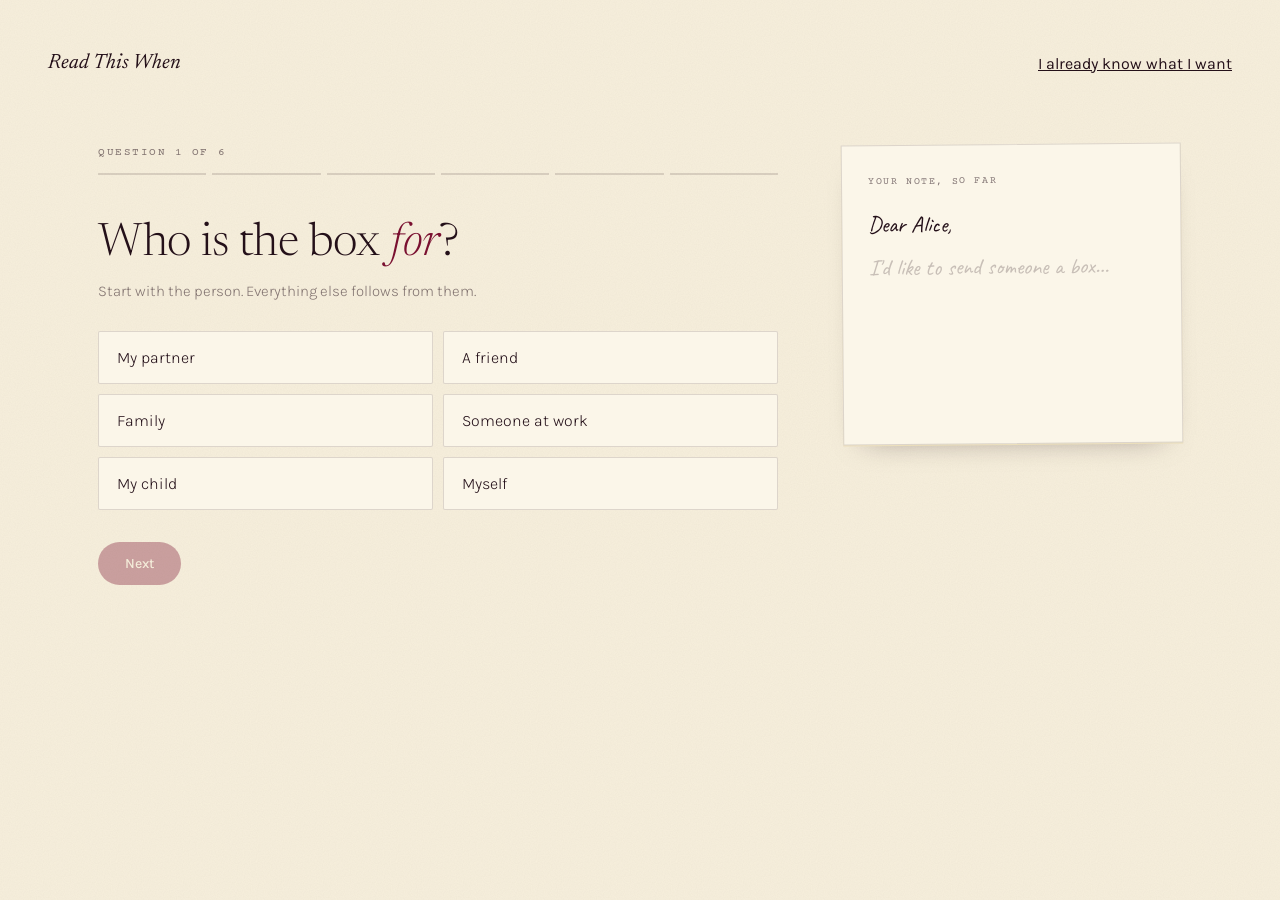
==== start/index.html @ 365e8e4a "Integrate the box-builder prototype as a proper /start page Moves the guided "help me choose" flow o" ====
<!DOCTYPE html>
<html lang="en-GB">
<head>
<meta charset="UTF-8">
<meta name="viewport" content="width=device-width, initial-scale=1">
<title>Start a box: Read This When</title>
<meta name="description" content="Answer a few quick questions and I'll help you choose the right box, or tell me exactly what you already have in mind.">

<meta property="og:title" content="Start a box: Read This When">
<meta property="og:description" content="Answer a few quick questions and I'll help you choose the right box.">
<meta property="og:type" content="website">

<link rel="icon" href="data:image/svg+xml,%3Csvg xmlns='http://www.w3.org/2000/svg' viewBox='0 0 64 64'%3E%3Crect width='64' height='64' rx='10' fill='%2317120E'/%3E%3Ctext x='32' y='42' font-family='Georgia,serif' font-size='26' fill='%23F2E9DC' text-anchor='middle'%3ER%C2%B7T%3C/text%3E%3C/svg%3E">

<link rel="preconnect" href="https://fonts.googleapis.com">
<link rel="preconnect" href="https://fonts.gstatic.com" crossorigin>
<link href="https://fonts.googleapis.com/css2?family=Newsreader:ital,opsz,wght@0,6..72,300..700;1,6..72,300..700&family=Karla:ital,wght@0,300;0,400;0,500;0,600;0,700;1,400&family=Courier+Prime:ital,wght@0,400;0,700;1,400&family=Caveat:wght@400;500;600;700&display=swap" rel="stylesheet">

<link rel="stylesheet" href="/css/style.css">
</head>
<body>

<a class="skip-link" href="#builder-main">Skip to content</a>

<div class="builder-top">
  <a class="logo" href="/">
    <span class="logo__word">Read This When</span>
  </a>
  <a class="btn--text" href="/#start">I already know what I want</a>
</div>

<form class="builder" name="box-builder" method="POST" data-netlify="true" netlify-honeypot="bot-field">
  <input type="hidden" name="form-name" value="box-builder">
  <p class="hp-field" aria-hidden="true">
    <label>Leave this field blank: <input name="bot-field" tabindex="-1" autocomplete="off"></label>
  </p>

  <!-- Netlify Forms detects fields at build time by scanning the static
       HTML, so every field the JS will populate has to exist here from
       the start -- none of these are created dynamically. -->
  <input type="hidden" name="recipient" id="d-recipient">
  <input type="hidden" name="moment" id="d-moment">
  <input type="hidden" name="need" id="d-need">
  <input type="hidden" name="reader" id="d-reader">
  <input type="hidden" name="tier" id="d-tier">
  <input type="hidden" name="timing" id="d-timing">
  <input type="hidden" name="note-summary" id="d-summary">

  <div class="builder__main" id="builder-main">

    <div class="progress">
      <div class="progress__label" id="pLabel">Question 1 of 6</div>
      <div class="progress__track" id="pTrack"></div>
    </div>

    <!-- 1 -->
    <section class="step is-active" data-step="0">
      <h2 class="step__q">Who is the box <em>for</em>?</h2>
      <p class="step__hint">Start with the person. Everything else follows from them.</p>
      <div class="opts opts--two" data-key="recipient">
        <button type="button" class="opt" aria-pressed="false" data-v="my partner" data-note="a box for my partner">My partner</button>
        <button type="button" class="opt" aria-pressed="false" data-v="a friend" data-note="a box for a friend">A friend</button>
        <button type="button" class="opt" aria-pressed="false" data-v="family" data-note="a box for someone in my family">Family</button>
        <button type="button" class="opt" aria-pressed="false" data-v="someone at work" data-note="a box for someone I work with">Someone at work</button>
        <button type="button" class="opt" aria-pressed="false" data-v="my child" data-note="a box for my child">My child</button>
        <button type="button" class="opt" aria-pressed="false" data-v="myself" data-note="a box for myself">Myself</button>
      </div>
      <div class="nav"><button type="button" class="btn btn--go" data-next disabled>Next</button></div>
    </section>

    <!-- 2 -->
    <section class="step" data-step="1">
      <h2 class="step__q">What's the <em>moment</em>?</h2>
      <p class="step__hint">Not the date on the calendar. The thing they're actually in.</p>
      <div class="opts" data-key="moment">
        <button type="button" class="opt" aria-pressed="false" data-v="a new baby arrives" data-note="A new baby has arrived.">A new baby arrives</button>
        <button type="button" class="opt" aria-pressed="false" data-v="a big birthday lands" data-note="A big birthday is landing.">A big birthday lands</button>
        <button type="button" class="opt" aria-pressed="false" data-v="a chapter ends" data-note="A chapter is ending.">A chapter ends</button>
        <button type="button" class="opt" aria-pressed="false" data-v="a heart is breaking" data-note="A heart is breaking.">A heart is breaking</button>
        <button type="button" class="opt" aria-pressed="false" data-v="a fresh start begins" data-note="A fresh start is beginning.">A fresh start begins</button>
        <button type="button" class="opt" aria-pressed="false" data-v="someone needs to feel seen" data-note="They need to feel seen.">Someone needs to feel seen</button>
      </div>
      <div class="nav">
        <button type="button" class="btn btn--go" data-next disabled>Next</button>
        <button type="button" class="btn btn--ghost" data-back>Back</button>
      </div>
    </section>

    <!-- 3 -->
    <section class="step" data-step="2">
      <h2 class="step__q">What do they need <em>right now</em>?</h2>
      <p class="step__hint">If you're not sure, pick the one you'd want in their place.</p>
      <div class="opts opts--two" data-key="need">
        <button type="button" class="opt" aria-pressed="false" data-v="comfort" data-note="Mostly they need comfort.">Comfort</button>
        <button type="button" class="opt" aria-pressed="false" data-v="escape" data-note="Mostly they need somewhere else to be.">Somewhere else to be</button>
        <button type="button" class="opt" aria-pressed="false" data-v="to feel understood" data-note="Mostly they need to feel understood.">To feel understood</button>
        <button type="button" class="opt" aria-pressed="false" data-v="a laugh" data-note="Mostly they need a laugh.">A laugh</button>
        <button type="button" class="opt" aria-pressed="false" data-v="courage" data-note="Mostly they need some courage.">Courage</button>
        <button type="button" class="opt" aria-pressed="false" data-v="quiet" data-note="Mostly they need something quiet.">Something quiet</button>
      </div>
      <div class="nav">
        <button type="button" class="btn btn--go" data-next disabled>Next</button>
        <button type="button" class="btn btn--ghost" data-back>Back</button>
      </div>
    </section>

    <!-- 4 -->
    <section class="step" data-step="3">
      <h2 class="step__q">How do they <em>read</em>?</h2>
      <p class="step__hint">This changes what lands. "No idea" is a perfectly good answer.</p>
      <div class="opts" data-key="reader">
        <button type="button" class="opt" aria-pressed="false" data-v="devours everything" data-note="They read constantly.">They devour everything</button>
        <button type="button" class="opt" aria-pressed="false" data-v="reads slowly" data-note="They read slowly, a few pages at a time.">They read slowly, a few pages at a time</button>
        <button type="button" class="opt" aria-pressed="false" data-v="out of the habit" data-note="They've fallen out of the habit.">They've fallen out of the habit</button>
        <button type="button" class="opt" aria-pressed="false" data-v="true stories only" data-note="They only really read true stories.">Only true stories</button>
        <button type="button" class="opt" aria-pressed="false" data-v="no idea" data-note="I honestly don't know what they read.">I honestly don't know</button>
      </div>
      <div class="nav">
        <button type="button" class="btn btn--go" data-next disabled>Next</button>
        <button type="button" class="btn btn--ghost" data-back>Back</button>
      </div>
    </section>

    <!-- 5 -->
    <section class="step" data-step="4">
      <h2 class="step__q">How much should <em>I</em> do?</h2>
      <p class="step__hint">Every box is hand-picked. This is about how far I go.</p>
      <div class="opts" data-key="tier">
        <button type="button" class="opt" aria-pressed="false" data-v="Curated Collection" data-note="I'd like the Curated Collection.">
          <span class="opt__t">Curated Collection</span>
          <span class="opt__sub">Pick a moment, I'll choose from my own shelves. Handwritten note with each book.</span>
          <span class="opt__price">£89 / 3 books</span>
        </button>
        <button type="button" class="opt" aria-pressed="false" data-v="Chosen for Them" data-note="I'd like you to choose for them.">
          <span class="opt__t">Chosen for Them</span>
          <span class="opt__sub">Tell me about the person too, and I'll tailor every pick, with notes in your words.</span>
          <span class="opt__price">£130 / 3 books</span>
        </button>
        <button type="button" class="opt" aria-pressed="false" data-v="Entirely Bespoke" data-note="I'd like something entirely bespoke.">
          <span class="opt__t">Entirely Bespoke</span>
          <span class="opt__sub">A full brief and reading history. Hand-selected, never repeated.</span>
          <span class="opt__price">from £180</span>
        </button>
        <button type="button" class="opt" aria-pressed="false" data-v="not sure yet" data-note="I'm not sure which option yet.">
          <span class="opt__t">I'm not sure yet</span>
          <span class="opt__sub">Tell me what you're thinking and I'll suggest one.</span>
        </button>
      </div>
      <div class="nav">
        <button type="button" class="btn btn--go" data-next disabled>Next</button>
        <button type="button" class="btn btn--ghost" data-back>Back</button>
      </div>
    </section>

    <!-- 6 -->
    <section class="step" data-step="5">
      <h2 class="step__q">When should it <em>land</em>?</h2>
      <p class="step__hint">Boxes are labelled for the moment they're meant to be opened.</p>
      <div class="opts opts--two" data-key="timing">
        <button type="button" class="opt" aria-pressed="false" data-v="as soon as possible" data-note="It should land as soon as possible.">As soon as possible</button>
        <button type="button" class="opt" aria-pressed="false" data-v="within a fortnight" data-note="It should land within a fortnight.">Within a fortnight</button>
        <button type="button" class="opt" aria-pressed="false" data-v="a specific date" data-note="It needs to land on a particular date.">There's a date it must hit</button>
        <button type="button" class="opt" aria-pressed="false" data-v="no rush" data-note="There's no rush.">No rush at all</button>
      </div>
      <div class="nav">
        <button type="button" class="btn btn--go" data-next disabled>Next</button>
        <button type="button" class="btn btn--ghost" data-back>Back</button>
      </div>
    </section>

    <!-- details -->
    <section class="step" data-step="6">
      <h2 class="step__q">Where do I <em>send</em> it?</h2>
      <p class="step__hint">Last bit. Anything you add here goes straight to me with your note.</p>
      <div class="grid2">
        <div class="field">
          <label for="f-name">Your name</label>
          <input id="f-name" name="name" type="text" autocomplete="name" required>
        </div>
        <div class="field">
          <label for="f-email">Your email</label>
          <input id="f-email" name="email" type="email" autocomplete="email" required>
        </div>
      </div>
      <div class="field">
        <label for="f-more">Anything else I should know</label>
        <textarea id="f-more" name="message" placeholder="A date, a book they loved, something they'd hate. Whatever helps."></textarea>
      </div>
      <div class="nav">
        <button type="submit" class="btn btn--go">Send this to Alice</button>
        <button type="button" class="btn btn--ghost" data-back>Back</button>
      </div>
    </section>

    <div class="done" id="done">
      <div class="done__seal">RW</div>
      <h2>Sealed and sent.</h2>
      <p>I'll be in touch shortly. x</p>
    </div>

  </div>

  <aside class="note" aria-live="polite">
    <div class="note__paper">
      <div class="note__cap">Your note, so far</div>
      <div class="note__body" id="noteBody">
        <p>Dear Alice,</p>
        <p class="note__ph" id="notePh">I'd like to send someone a box&hellip;</p>
      </div>
      <div class="note__sign" id="noteSign" hidden>&mdash; with thanks</div>
    </div>
  </aside>

</form>

<script src="/js/box-builder.js"></script>
</body>
</html>
---- css/style.css ----
/* ---------------------------------------------------
   Read This When: bespoke book boxes
   Literary stationer aesthetic: wax seals, deckle edges,
   library date-stamps, bookplate flourishes.
   --------------------------------------------------- */

:root {
  --cream: #f7f0dc;
  --cream-deep: #ecdfbb;
  --cream-card: #fbf6e9;

  --ink: #241019;
  --ink-soft: #453640;
  --ink-faint: rgba(36, 16, 25, 0.55);

  --burgundy: #7a1030;
  --burgundy-dark: #58091f;
  --dark-surface: #430a1c;
  --dark-surface-2: #5c1229;

  --lilac: #c9cbdf;
  --lilac-deep: #8285b3;
  --lilac-soft: #e7e7f1;

  --line: rgba(36, 16, 25, 0.14);
  --line-on-dark: rgba(247, 240, 220, 0.2);

  --font-display: "Newsreader", Georgia, "Times New Roman", serif;
  --font-body: "Karla", system-ui, -apple-system, "Segoe UI", sans-serif;
  --font-mono: "Courier Prime", "Courier New", monospace;
  --font-hand: "Caveat", cursive;

  --wrap: 1440px;
  --gutter: clamp(20px, 5vw, 72px);

  --accent-lg: clamp(220px, 22vw, 380px);
  --accent-sm: clamp(140px, 14vw, 220px);

  --ease: cubic-bezier(0.22, 1, 0.36, 1);
  --underline: url("data:image/svg+xml,%3Csvg xmlns='http://www.w3.org/2000/svg' viewBox='0 0 100 8' preserveAspectRatio='none'%3E%3Cpath d='M0,4 Q10,0 20,4 T40,4 T60,4 T80,4 T100,4' fill='none' stroke='%237A1030' stroke-width='2.4' stroke-linecap='round'/%3E%3C/svg%3E");
  --underline-cream: url("data:image/svg+xml,%3Csvg xmlns='http://www.w3.org/2000/svg' viewBox='0 0 100 8' preserveAspectRatio='none'%3E%3Cpath d='M0,4 Q10,0 20,4 T40,4 T60,4 T80,4 T100,4' fill='none' stroke='%23C9CBDF' stroke-width='2.4' stroke-linecap='round'/%3E%3C/svg%3E");
}

* {
  box-sizing: border-box;
}

html {
  scrollbar-color: var(--burgundy) var(--cream);
  scrollbar-width: thin;
}

::-webkit-scrollbar {
  width: 12px;
}
::-webkit-scrollbar-track {
  background: var(--cream);
}
::-webkit-scrollbar-thumb {
  background: var(--burgundy);
  border-radius: 999px;
  border: 3px solid var(--cream);
}

body {
  margin: 0;
  background: var(--cream);
  color: var(--ink);
  font-family: var(--font-body);
  font-size: 16px;
  line-height: 1.55;
  -webkit-font-smoothing: antialiased;
  /* faint paper grain */
  background-image: url("data:image/svg+xml,%3Csvg xmlns='http://www.w3.org/2000/svg' width='140' height='140'%3E%3Cfilter id='n'%3E%3CfeTurbulence type='fractalNoise' baseFrequency='0.85' numOctaves='2' stitchTiles='stitch'/%3E%3CfeColorMatrix type='matrix' values='0 0 0 0 0.14  0 0 0 0 0.06  0 0 0 0 0.1  0 0 0 0.045 0'/%3E%3C/filter%3E%3Crect width='140' height='140' filter='url(%23n)'/%3E%3C/svg%3E");
}

img {
  max-width: 100%;
  display: block;
}

a {
  color: inherit;
}

.wrap {
  max-width: var(--wrap);
  margin-inline: auto;
  padding-inline: var(--gutter);
}

.sr-only {
  position: absolute;
  width: 1px;
  height: 1px;
  padding: 0;
  margin: -1px;
  overflow: hidden;
  clip: rect(0, 0, 0, 0);
  white-space: nowrap;
  border: 0;
}

.skip-link {
  position: absolute;
  left: 1rem;
  top: -3rem;
  background: var(--dark-surface);
  color: var(--cream);
  padding: 0.6em 1em;
  border-radius: 3px;
  font-size: 0.85rem;
  transition: top 0.2s var(--ease);
  z-index: 400;
}
.skip-link:focus {
  top: 1rem;
}

em {
  font-style: italic;
}

/* ---------------- Wax seal ---------------- */

.wax-seal {
  --size: 60px;
  width: var(--size);
  height: var(--size);
  border-radius: 46% 54% 55% 45% / 55% 45% 55% 45%;
  background: radial-gradient(
    circle at 32% 26%,
    #a01c44,
    var(--burgundy) 55%,
    var(--burgundy-dark) 100%
  );
  display: flex;
  align-items: center;
  justify-content: center;
  box-shadow: 0 4px 10px rgba(36, 16, 25, 0.4), inset 0 -4px 6px rgba(0, 0, 0, 0.28),
    inset 0 2px 4px rgba(255, 255, 255, 0.18);
  position: relative;
  flex-shrink: 0;
}
.wax-seal::before {
  content: "";
  position: absolute;
  inset: 6px;
  border-radius: inherit;
  border: 1px dashed rgba(247, 240, 220, 0.4);
}
.wax-seal span {
  font-family: var(--font-display);
  font-style: italic;
  font-size: calc(var(--size) * 0.32);
  color: var(--cream);
  transform: translateY(-1px);
}

/* ---------------- Flourish divider ---------------- */

.flourish {
  display: flex;
  align-items: center;
  justify-content: center;
  gap: 0.9em;
  color: var(--burgundy);
  opacity: 0.55;
  margin: 0 0 2.4rem;
}
.flourish::before,
.flourish::after {
  content: "";
  width: 46px;
  height: 1px;
  background: currentColor;
}
.flourish__mark {
  width: 6px;
  height: 6px;
  background: currentColor;
  transform: rotate(45deg);
  display: inline-block;
}
.flourish--dark {
  color: var(--lilac);
}
.hero > .flourish {
  margin-top: clamp(2.5rem, 5vw, 3.5rem);
}

/* ---------------- Buttons ---------------- */

.btn {
  position: relative;
  display: inline-flex;
  align-items: center;
  justify-content: center;
  gap: 0.5em;
  padding: 0.95em 1.7em;
  border-radius: 999px;
  font-family: var(--font-body);
  font-weight: 600;
  font-size: 0.95rem;
  text-decoration: none;
  border: 1.5px solid transparent;
  cursor: pointer;
  transition: transform 0.2s var(--ease), background-color 0.2s var(--ease),
    color 0.2s var(--ease), border-color 0.2s var(--ease);
}
.btn:active {
  transform: scale(0.95) rotate(-1deg);
}
.btn.is-stamping::after {
  content: "";
  position: absolute;
  inset: -7px;
  border: 2px solid var(--burgundy);
  border-radius: inherit;
  animation: stampRing 0.5s ease-out forwards;
  pointer-events: none;
}
@keyframes stampRing {
  from {
    transform: scale(0.75);
    opacity: 0.85;
  }
  to {
    transform: scale(1.18);
    opacity: 0;
  }
}

.btn--seal {
  background: var(--burgundy);
  color: var(--cream);
}
.btn--seal:hover {
  background: var(--burgundy-dark);
}

.btn--dark {
  background: var(--dark-surface);
  color: var(--cream);
}
.btn--dark:hover {
  background: var(--burgundy);
}

.btn--outline {
  background: transparent;
  color: var(--ink);
  border-color: currentColor;
}
.btn--outline:hover {
  background: var(--ink);
  color: var(--cream);
}
.hero .btn--outline {
  color: var(--cream);
  border-color: rgba(247, 240, 220, 0.7);
  text-shadow: 0 1px 2px rgba(23, 13, 8, 0.6);
}
.hero .btn--outline:hover {
  background: var(--cream);
  color: var(--ink);
  text-shadow: none;
}

.btn--outline-block {
  width: 100%;
  background: transparent;
  color: var(--ink);
  border-color: var(--ink);
  border-radius: 999px;
  text-transform: uppercase;
  letter-spacing: 0.08em;
  font-family: var(--font-mono);
  font-size: 0.78rem;
}
.btn--outline-block:hover {
  background: var(--ink);
  color: var(--cream);
}

/* ---------------- Hand-drawn underline links ---------------- */

.ink-link {
  text-decoration: none;
  background-image: var(--underline);
  background-repeat: no-repeat;
  background-position: 0 100%;
  background-size: 0% 6px;
  transition: background-size 0.35s var(--ease), color 0.2s;
  padding-bottom: 0.15em;
}
.ink-link:hover,
.ink-link:focus-visible {
  background-size: 100% 6px;
}
.ink-link--dark {
  background-image: var(--underline-cream);
}

/* ---------------- Type helpers ---------------- */

.eyebrow {
  text-transform: uppercase;
  letter-spacing: 0.14em;
  font-family: var(--font-mono);
  font-size: 0.74rem;
  font-weight: 700;
  color: var(--burgundy);
  margin: 0 0 1.4em;
}
.eyebrow--dark {
  color: var(--lilac);
}

.section-title {
  font-family: var(--font-display);
  font-weight: 400;
  font-size: clamp(2.2rem, 5vw, 3.6rem);
  line-height: 1.05;
  margin: 0 0 2.2rem;
}
.section-title em {
  color: var(--burgundy);
  font-style: normal;
}

/* ---------------- Header ---------------- */

.site-header {
  position: fixed;
  top: 0;
  left: 0;
  right: 0;
  z-index: 100;
  background: transparent;
  border-bottom: 1px solid transparent;
  transition: background-color 0.35s ease, border-color 0.35s ease;
}
.site-header--scrolled {
  background: var(--cream);
  border-bottom-color: var(--line);
}
.site-header__inner {
  display: flex;
  align-items: center;
  gap: 1.6rem;
  padding-block: 0.85rem;
  position: relative;
}

.logo {
  display: inline-flex;
  align-items: center;
  gap: 0.75em;
  text-decoration: none;
  color: var(--cream);
  text-shadow: 0 1px 3px rgba(15, 8, 5, 0.9), 0 1px 2px rgba(15, 8, 5, 0.85),
    0 2px 14px rgba(15, 8, 5, 0.55);
  margin-right: auto;
  transition: color 0.35s ease, text-shadow 0.35s ease;
}
.site-header--scrolled .logo {
  color: var(--ink);
  text-shadow: none;
}
.logo__word {
  font-family: var(--font-display);
  font-style: italic;
  font-size: 1.5rem;
}

.nav-panel {
  display: flex;
  align-items: center;
  gap: 2rem;
  margin-left: auto;
}
.nav {
  display: flex;
  gap: 1.8rem;
}
.nav a {
  text-decoration: none;
  font-size: 0.82rem;
  font-weight: 600;
  text-transform: uppercase;
  letter-spacing: 0.07em;
  color: var(--cream);
  text-shadow: 0 1px 3px rgba(15, 8, 5, 0.9), 0 1px 2px rgba(15, 8, 5, 0.85),
    0 2px 12px rgba(15, 8, 5, 0.55);
  transition: color 0.2s, text-shadow 0.35s ease;
  padding-bottom: 0.2em;
}
.nav a:hover {
  color: var(--lilac);
}
.site-header--scrolled .nav a {
  color: var(--ink-soft);
  text-shadow: none;
}
.site-header--scrolled .nav a:hover {
  color: var(--burgundy);
}

.nav-cta {
  padding: 0.7em 1.4em;
  font-size: 0.85rem;
}

.nav-toggle {
  display: none;
  flex-direction: column;
  justify-content: center;
  gap: 5px;
  width: 40px;
  height: 40px;
  background: transparent;
  border: 1px solid rgba(247, 240, 220, 0.5);
  border-radius: 8px;
  cursor: pointer;
  transition: border-color 0.35s ease;
}
.site-header--scrolled .nav-toggle {
  border-color: var(--line);
}
.nav-toggle__bar {
  display: block;
  height: 2px;
  width: 18px;
  margin-inline: auto;
  background: var(--cream);
  transition: transform 0.25s var(--ease), opacity 0.2s, background-color 0.35s ease;
}
.site-header--scrolled .nav-toggle__bar {
  background: var(--ink);
}
.nav-toggle[aria-expanded="true"] .nav-toggle__bar:nth-child(2) {
  transform: translateY(7px) rotate(45deg);
}
.nav-toggle[aria-expanded="true"] .nav-toggle__bar:nth-child(3) {
  opacity: 0;
}
.nav-toggle[aria-expanded="true"] .nav-toggle__bar:nth-child(4) {
  transform: translateY(-7px) rotate(-45deg);
}

/* ---------------- Hero ---------------- */

.hero {
  position: relative;
  padding-bottom: clamp(3rem, 6vw, 4.5rem);
}

.hero__media {
  position: relative;
  width: 100%;
  height: 100vh;
  height: 100svh;
  min-height: 560px;
  overflow: hidden;
  background: var(--dark-surface);
}
.hero__media-img {
  position: absolute;
  inset: 0;
  width: 100%;
  height: 100%;
  object-fit: cover;
  object-position: 60% center;
  display: block;
}
.hero__media::after {
  content: "";
  position: absolute;
  inset: 0;
  z-index: 2;
  background: linear-gradient(
    100deg,
    rgba(15, 8, 5, 0.64) 0%,
    rgba(15, 8, 5, 0.52) 20%,
    rgba(15, 8, 5, 0.3) 40%,
    rgba(15, 8, 5, 0.1) 58%,
    transparent 72%
  );
  pointer-events: none;
}

.hero__inner {
  position: absolute;
  inset: 0;
  z-index: 3;
  display: flex;
  align-items: center;
}
.hero__copy {
  width: min(420px, 34vw);
}
.hero__title.hero__title--dark {
  color: var(--cream);
  text-shadow: 0 2px 4px rgba(15, 8, 5, 0.9), 0 1px 2px rgba(15, 8, 5, 0.9),
    0 4px 28px rgba(15, 8, 5, 0.65);
}
.hero__title.hero__title--dark em {
  color: #e8a06c;
  font-style: normal;
  text-shadow: 0 2px 4px rgba(15, 8, 5, 0.9), 0 1px 2px rgba(15, 8, 5, 0.9),
    0 4px 28px rgba(15, 8, 5, 0.65);
}

.hero__title {
  font-family: var(--font-display);
  font-weight: 400;
  font-size: clamp(1.9rem, 2.8vw, 2.6rem);
  line-height: 1.16;
  margin: 0 0 1.4rem;
}
.hero__title em {
  color: var(--burgundy);
  font-style: normal;
}

.hero__lede {
  font-family: var(--font-display);
  font-size: clamp(1.15rem, 1.7vw, 1.4rem);
  color: var(--cream);
  text-shadow: 0 1px 3px rgba(15, 8, 5, 0.9), 0 1px 2px rgba(15, 8, 5, 0.85),
    0 3px 20px rgba(15, 8, 5, 0.6);
  max-width: 62ch;
  margin: 0 0 2.6rem;
}

.hero__copy .eyebrow--dark {
  color: var(--cream);
  font-weight: 800;
  font-size: 0.86rem;
  letter-spacing: 0.18em;
  text-shadow: 0 1px 3px rgba(15, 8, 5, 0.9), 0 1px 2px rgba(15, 8, 5, 0.85),
    0 2px 14px rgba(15, 8, 5, 0.6);
  margin-bottom: 1.8em;
}

.hero__actions {
  display: flex;
  flex-wrap: wrap;
  gap: 1.2rem;
}
.hero__actions .btn {
  padding: 1.1em 2em;
  font-size: 1.02rem;
}

@media (max-width: 900px) {
  .hero__media {
    height: 92vh;
    height: 92svh;
  }
  .hero__inner {
    position: static;
    display: block;
  }
  .hero__copy {
    width: auto;
    margin-top: -1rem;
    margin-left: 0;
    padding: clamp(2.5rem, 12vw, 5rem) 0 0;
    background: none;
  }
  /* Copy stacks below the image onto the cream page background here,
     rather than overlaying it, so it needs dark ink text, not light. */
  .hero__title.hero__title--dark {
    color: var(--ink);
    text-shadow: none;
  }
  .hero__title.hero__title--dark em {
    color: var(--burgundy);
  }
  .hero__lede {
    color: var(--ink-soft);
    text-shadow: none;
  }
  .hero__copy .eyebrow--dark {
    color: var(--burgundy);
    text-shadow: none;
  }
  .hero .btn--outline {
    color: var(--ink);
    border-color: currentColor;
    text-shadow: none;
  }
  .hero .btn--outline:hover {
    background: var(--ink);
    color: var(--cream);
  }
}

.hero__strapline {
  margin-top: clamp(3rem, 7vw, 5rem);
  padding-top: 0.5rem;
  text-align: center;
  font-family: var(--font-display);
  font-style: italic;
  font-size: clamp(1.1rem, 2.2vw, 1.4rem);
  color: var(--ink-soft);
}

/* ---------------- Chapters (continuous flow, no hard cuts) ---------------- */

.chapter {
  padding-block: clamp(4rem, 9vw, 8rem);
}

.chapter__art {
  aspect-ratio: 4 / 5;
  position: relative;
  overflow: hidden;
  margin: 2rem 0;
}
.chapter__art--portrait {
  transform: rotate(-1deg);
  box-shadow: 0 18px 34px -22px rgba(36, 16, 25, 0.35);
}
.chapter__art--quote {
  aspect-ratio: auto;
  overflow: visible;
  background: var(--dark-surface);
  color: var(--cream);
  display: flex;
  align-items: center;
  padding: clamp(2rem, 5vw, 3rem);
  border: none;
  cursor: default;
}
.chapter__art--quote::before {
  content: "\201C";
  position: absolute;
  top: 0.4rem;
  left: 1rem;
  font-family: var(--font-display);
  font-size: 6rem;
  line-height: 1;
  color: var(--burgundy);
  opacity: 0.55;
}
.chapter__art--quote p {
  position: relative;
  font-family: var(--font-display);
  font-style: italic;
  font-size: clamp(1.3rem, 2.6vw, 1.7rem);
  line-height: 1.42;
  margin: 0;
}

/* ---------------- Every box begins with a moment ---------------- */

.band__inner {
  display: grid;
  grid-template-columns: 0.85fr 1.15fr;
  gap: clamp(2rem, 6vw, 4.5rem);
  align-items: start;
}

.moments-sprig {
  display: none;
  pointer-events: none;
}

@media (min-width: 1024px) {
  .band__inner {
    position: relative;
    padding-left: calc(var(--accent-sm) + 30px);
  }
  .moments-sprig {
    display: block;
    position: absolute;
    top: 0.2rem;
    left: 0;
    width: var(--accent-sm);
    height: auto;
  }
}

.band__title {
  font-family: var(--font-display);
  font-weight: 400;
  font-size: clamp(2.2rem, 4.6vw, 3.4rem);
  line-height: 1.05;
  margin: 0 0 1rem;
}
.band__title em {
  color: var(--burgundy);
  font-style: normal;
}

.band__closer {
  font-family: var(--font-display);
  font-size: 1.25rem;
  color: var(--ink-soft);
  margin: 1.5rem 0 0;
}

/* Table of contents */

.toc {
  list-style: none;
  margin: 0;
  padding: 0;
  counter-reset: toc;
}
.toc__link {
  display: flex;
  align-items: center;
  gap: 0.7em;
  padding: 1.15em 0;
  border-bottom: 1px dashed var(--line);
  text-decoration: none;
  color: inherit;
  transition: padding-left 0.3s var(--ease), color 0.2s;
}
.toc__link:hover,
.toc__link:focus-visible {
  padding-left: 0.6em;
  color: var(--burgundy);
}
.toc__link:hover .toc__leader,
.toc__link:focus-visible .toc__leader {
  border-bottom-color: rgba(122, 16, 48, 0.4);
}
.toc__link:hover .toc__tag,
.toc__link:focus-visible .toc__tag {
  color: var(--burgundy);
  opacity: 1;
}
.toc__num {
  font-family: var(--font-mono);
  font-size: 0.82rem;
  color: var(--burgundy);
  flex-shrink: 0;
}
.toc__title {
  font-family: var(--font-display);
  font-size: clamp(1.2rem, 2.4vw, 1.5rem);
  white-space: nowrap;
  flex-shrink: 0;
}
.toc__leader {
  flex: 1;
  min-width: 24px;
  border-bottom: 1px dotted rgba(36, 16, 25, 0.25);
  transition: border-bottom-color 0.3s var(--ease);
}
.toc__tag {
  font-family: var(--font-mono);
  font-size: 0.75rem;
  text-transform: uppercase;
  letter-spacing: 0.09em;
  color: rgba(36, 16, 25, 0.7);
  transition: color 0.2s, opacity 0.2s;
  flex-shrink: 0;
  white-space: nowrap;
}

/* ---------------- Alice ---------------- */

.alice__inner {
  display: grid;
  grid-template-columns: 0.8fr 1.2fr;
  gap: clamp(2rem, 6vw, 5rem);
  align-items: center;
}

.alice__title {
  font-family: var(--font-display);
  font-weight: 400;
  font-size: clamp(2.2rem, 5vw, 3.4rem);
  margin: 0 0 1.3rem;
}

.alice__lede {
  font-family: var(--font-display);
  color: var(--ink-soft);
  font-size: 1.1rem;
  max-width: 60ch;
  margin: 0 0 2rem;
}

.alice-vignette {
  display: none;
  pointer-events: none;
}

@media (min-width: 1024px) {
  .alice__inner {
    position: relative;
    padding-right: calc(var(--accent-lg) + 40px);
  }
  .alice-vignette {
    display: block;
    position: absolute;
    top: 3rem;
    right: 0;
    width: var(--accent-lg);
    height: auto;
  }
}

/* ---------------- How it works: postal route ---------------- */

.how__inner {
  display: grid;
  grid-template-columns: 0.7fr 1.3fr;
  gap: clamp(2rem, 6vw, 4rem);
  align-items: start;
}

@media (min-width: 981px) {
  .sticky-col {
    position: sticky;
    top: 110px;
  }
}

.process-prose {
  max-width: 52ch;
  font-family: var(--font-display);
  font-size: clamp(1.15rem, 2.2vw, 1.4rem);
  line-height: 1.55;
  color: var(--ink);
}
.process-prose p {
  margin: 0 0 1.2em;
}
.process-prose p:last-child {
  margin-bottom: 0;
}

/* ---------------- Pricing: one explained flow, not tiered cards ---------------- */

.pricing-block {
  margin-top: clamp(3.5rem, 7vw, 5.5rem);
  padding-top: clamp(3.5rem, 7vw, 5.5rem);
  border-top: 1px solid var(--line);
}
.subhead {
  font-family: var(--font-display);
  font-size: clamp(1.3rem, 2.6vw, 1.6rem);
  color: var(--ink-soft);
  max-width: 42ch;
  margin: 0 0 2.5rem;
}
.subhead em {
  color: var(--burgundy);
  font-style: normal;
}

.price-list {
  list-style: none;
  margin: 0;
  padding: 0.5rem 0 0;
  max-width: 640px;
}
.price-list__item {
  padding: 1.8rem 0 1.8rem 1rem;
  margin-left: -1rem;
  border-top: 1px solid var(--line);
  box-shadow: -2px 0 0 transparent;
  transition: box-shadow 0.3s var(--ease), background-color 0.3s var(--ease);
}
.price-list__item:first-child {
  border-top: none;
  padding-top: 0;
}
.price-list__item:hover {
  box-shadow: -2px 0 0 var(--burgundy);
  background-color: rgba(122, 16, 48, 0.035);
}
.price-list__head {
  display: flex;
  justify-content: space-between;
  align-items: baseline;
  gap: 1rem;
  margin-bottom: 0.7rem;
}
.price-list__head h3 {
  font-family: var(--font-display);
  font-style: italic;
  font-size: 1.35rem;
  margin: 0;
}
.price-list__price {
  font-family: var(--font-mono);
  font-size: 0.92rem;
  font-weight: 700;
  margin: 0;
  white-space: nowrap;
}
.price-list__price span {
  font-weight: 400;
  color: var(--ink-faint);
}
.price-list__desc {
  font-family: var(--font-display);
  color: var(--ink-soft);
  font-size: 0.98rem;
  margin: 0 0 1rem;
}

/* ---------------- Decorative accent images (wide-screen only) ---------------- */

.pricing-parcels,
.how-it-works-seal,
.business-plant {
  display: none;
  pointer-events: none;
}

@media (min-width: 1024px) {
  .pricing-block {
    position: relative;
    padding-right: calc(var(--accent-lg) + 40px);
    padding-left: calc(var(--accent-sm) + 40px);
  }
  .pricing-parcels {
    display: block;
    position: absolute;
    top: 0;
    right: 0;
    width: var(--accent-lg);
    height: auto;
  }

  .how__inner {
    position: relative;
    padding-left: calc(var(--accent-sm) + 40px);
  }
  .how-it-works-seal {
    display: block;
    position: absolute;
    top: 0.25rem;
    left: 0;
    width: var(--accent-sm);
    height: auto;
    pointer-events: auto;
    transition: transform 0.4s var(--ease);
  }
  .how-it-works-seal:hover {
    transform: rotate(-5deg) scale(1.06);
  }

  .business-plant {
    display: block;
    position: absolute;
    bottom: 0;
    left: 0;
    width: var(--accent-sm);
    height: auto;
  }
}

/* ---------------- For business (aside note) ---------------- */

.aside-note {
  margin-top: clamp(3rem, 7vw, 5rem);
  padding-top: 1.8rem;
  border-top: 1px solid var(--line);
  display: grid;
  grid-template-columns: 0.35fr 0.65fr;
  gap: clamp(1.5rem, 4vw, 3rem);
  align-items: start;
}
.aside-note__label {
  font-family: var(--font-mono);
  text-transform: uppercase;
  letter-spacing: 0.12em;
  font-size: 0.74rem;
  font-weight: 700;
  color: var(--burgundy);
  margin: 0;
}
.aside-note__text {
  font-family: var(--font-display);
  color: var(--ink-soft);
  font-size: 1.02rem;
  margin: 0 0 0.9rem;
}

/* ---------------- Closer / contact ---------------- */

.chapter--closing {
  padding-top: 0;
  text-align: center;
}

.closer-pen {
  display: none;
  pointer-events: none;
}

@media (min-width: 1024px) {
  .closer__inner {
    position: relative;
    padding-right: calc(clamp(260px, 20vw, 380px) + 40px);
  }
  .closer-pen {
    display: block;
    position: absolute;
    top: 2rem;
    right: 0;
    width: clamp(260px, 20vw, 380px);
    height: auto;
  }
}
.closer__title {
  font-family: var(--font-display);
  font-weight: 400;
  font-size: clamp(2.6rem, 7vw, 4.8rem);
  line-height: 1.05;
  margin: 0 0 0.6rem;
}
.closer__title em {
  color: var(--burgundy);
  font-style: normal;
}
.closer__lede {
  font-family: var(--font-display);
  font-size: 1.2rem;
  color: var(--ink-soft);
  margin: 0 0 1.2rem;
}
.closer__guide-link {
  font-size: 0.92rem;
  color: var(--ink-faint);
  margin: 0 0 3rem;
}

.enquiry {
  max-width: 620px;
  margin-inline: auto;
  text-align: left;
  background: var(--cream-card);
  border: 1px solid var(--line);
  padding: clamp(1.6rem, 4vw, 2.6rem);
  position: relative;
}
.hp-field {
  position: absolute;
  left: -9999px;
}
.enquiry__row {
  display: grid;
  grid-template-columns: 1fr 1fr;
  gap: 1.2rem;
}
.field {
  margin-bottom: 1.2rem;
}
.field label {
  display: block;
  font-family: var(--font-mono);
  font-size: 0.78rem;
  font-weight: 700;
  text-transform: uppercase;
  letter-spacing: 0.05em;
  margin-bottom: 0.6em;
  color: var(--ink-soft);
}
.field input,
.field select,
.field textarea {
  width: 100%;
  font-family: var(--font-body);
  font-size: 0.98rem;
  padding: 0.75em 0.9em;
  border: 1px solid var(--line);
  border-radius: 2px;
  background: var(--cream);
  color: var(--ink);
}
.field input:focus,
.field select:focus,
.field textarea:focus {
  outline: 2px solid var(--burgundy);
  outline-offset: 1px;
}
.field textarea {
  resize: vertical;
}

.enquiry .btn {
  width: 100%;
}
.enquiry__note {
  text-align: center;
  font-size: 0.85rem;
  color: var(--ink-faint);
  margin: 1rem 0 0;
}
.enquiry__note .ink-link {
  color: var(--burgundy);
}
.enquiry__success {
  display: flex;
  flex-direction: column;
  align-items: center;
  gap: 1.2rem;
  text-align: center;
  padding: 1.5rem 0;
}
.enquiry__success p {
  font-family: var(--font-display);
  font-size: 1.3rem;
  margin: 0;
}
.wax-seal--drop {
  --size: 76px;
  animation: dropSeal 0.7s var(--ease) both;
}
@keyframes dropSeal {
  0% {
    transform: translateY(-60px) scale(1.5) rotate(-20deg);
    opacity: 0;
  }
  60% {
    transform: translateY(4px) scale(0.94) rotate(-4deg);
    opacity: 1;
  }
  100% {
    transform: translateY(0) scale(1) rotate(-6deg);
  }
}

/* ---------------- Footer ---------------- */

.site-footer {
  background:
    linear-gradient(
      to right,
      rgba(20, 8, 13, 0.5) 0%,
      rgba(20, 8, 13, 0.5) 6%,
      transparent 30%,
      transparent 38%,
      rgba(20, 8, 13, 0.4) 47%,
      rgba(20, 8, 13, 0.4) 54%,
      transparent 64%,
      transparent 68%,
      rgba(20, 8, 13, 0.3) 76%,
      rgba(20, 8, 13, 0.3) 90%,
      transparent 98%
    ),
    url("../images/footer.png") center / cover no-repeat;
  background-color: var(--dark-surface);
  color: var(--cream);
  aspect-ratio: 1904 / 640;
  display: flex;
  align-items: center;
  padding-block: 1.75rem;
}
.site-footer > .wrap {
  width: 100%;
}
@media (max-width: 640px) {
  .site-footer {
    /* Below this width the footer text stacks into a single left-aligned
       column instead of spreading left/centre/right, so the two-zone
       desktop scrim (tuned for that horizontal spread) no longer lines
       up with where the text actually sits. */
    background:
      linear-gradient(to right, rgba(20, 8, 13, 0.55) 0%, rgba(20, 8, 13, 0.55) 55%, transparent 82%),
      url("../images/footer.png") center / cover no-repeat;
    background-color: var(--dark-surface);
  }
}
.site-footer__top {
  display: flex;
  flex-wrap: wrap;
  justify-content: space-between;
  align-items: flex-start;
  gap: 1.5rem 3rem;
  padding-bottom: 1.6rem;
  margin-bottom: 1.6rem;
  border-bottom: 1px solid var(--line-on-dark);
}
.site-footer .site-footer__word {
  font-family: var(--font-display);
  font-style: italic;
  font-size: 1.2rem;
  opacity: 1;
  margin: 0 0 0.4rem;
}
.site-footer__desc {
  font-size: 0.85rem;
  max-width: 34ch;
}
.site-footer__nav {
  display: flex;
  flex-wrap: wrap;
  gap: 0.5rem 1.6rem;
  font-size: 0.82rem;
}
.site-footer__inner {
  display: flex;
  flex-wrap: wrap;
  gap: 1rem 2rem;
  align-items: center;
  justify-content: space-between;
  font-size: 0.85rem;
}
.site-footer p {
  font-family: var(--font-display);
  margin: 0;
  opacity: 0.75;
}
.site-footer a {
  color: var(--lilac);
}

/* ---------------- Scroll reveal ----------------
   [data-reveal] elements are fully visible by default.
   GSAP takes over their initial hidden state itself (inline
   styles) only once it has successfully initialised, so a JS
   failure or reduced-motion never strands hidden content. */

@media (prefers-reduced-motion: reduce) {
  html {
    scroll-behavior: auto;
  }
  .btn,
  .wax-seal--drop,
  .how-it-works-seal {
    transition: none !important;
    animation: none !important;
  }
}

/* ---------------- Responsive ---------------- */

@media (max-width: 980px) {
  .alice__inner,
  .band__inner,
  .how__inner {
    grid-template-columns: 1fr;
  }
  .chapter__art--portrait {
    max-width: 320px;
  }
  .toc__title {
    white-space: normal;
  }
  .process-prose {
    max-width: none;
  }
}

@media (max-width: 760px) {
  .nav-panel {
    display: none;
  }
  .nav-toggle {
    display: flex;
  }

  .site-header.is-open {
    background: var(--cream);
    border-bottom-color: var(--line);
  }
  .site-header.is-open .nav-toggle {
    border-color: var(--line);
  }
  .site-header.is-open .nav-panel {
    display: flex;
    flex-direction: column;
    align-items: stretch;
    position: absolute;
    top: 100%;
    left: 0;
    right: 0;
    background: var(--cream);
    border-bottom: 1px solid var(--line);
    padding: 1.5rem var(--gutter) 2rem;
    gap: 1.2rem;
  }
  .site-header.is-open .nav {
    flex-direction: column;
    gap: 1.2rem;
  }
  .site-header.is-open .nav a {
    color: var(--ink-soft);
    text-shadow: none;
  }
  .site-header.is-open .nav a:hover {
    color: var(--burgundy);
  }
  .site-header.is-open .nav-toggle__bar {
    background: var(--ink);
  }
  .site-header.is-open .logo {
    color: var(--ink);
    text-shadow: none;
  }
  .site-header.is-open .nav-cta {
    justify-content: center;
  }

  .enquiry__row {
    grid-template-columns: 1fr;
  }
  .toc__link {
    flex-wrap: wrap;
  }
  .toc__leader {
    display: none;
  }
  .toc__tag {
    width: 100%;
    order: 3;
  }
  .price-list__head {
    flex-wrap: wrap;
  }
}

/* ---------------- Box builder (/start) ----------------
   Scoped under .builder wherever the class name would otherwise
   collide with an existing site rule (.field, .btn, .nav) so this
   page and the homepage can safely share this stylesheet. */

.builder-top {
  display: flex;
  align-items: center;
  justify-content: space-between;
  gap: 1rem;
  max-width: 1440px;
  margin-inline: auto;
  padding: clamp(20px, 5vw, 48px) clamp(20px, 5vw, 48px) 0;
}
.builder-top .logo {
  color: var(--ink);
  text-shadow: none;
}
.builder-top .logo__word {
  font-size: 1.3rem;
}

.builder {
  font-weight: 300;
  max-width: 1180px;
  margin: 0 auto;
  padding: clamp(24px, 5vw, 72px) clamp(20px, 5vw, 48px) 96px;
  display: grid;
  grid-template-columns: 1fr;
  gap: clamp(32px, 5vw, 64px);
}
@media (min-width: 920px) {
  .builder {
    grid-template-columns: 1fr 340px;
    align-items: start;
  }
}

/* progress: stitched thread */
.builder .progress {
  margin-bottom: clamp(28px, 4vw, 44px);
}
.builder .progress__label {
  font-family: var(--font-mono);
  font-size: 11px;
  letter-spacing: 0.14em;
  text-transform: uppercase;
  color: var(--ink-faint);
  margin-bottom: 12px;
}
.builder .progress__track {
  display: flex;
  gap: 6px;
  align-items: center;
}
.builder .progress__seg {
  height: 2px;
  flex: 1;
  background: var(--line);
  transition: background 0.5s var(--ease);
}
.builder .progress__seg.is-done {
  background: var(--burgundy);
}

/* steps */
.builder .step {
  display: none;
}
.builder .step.is-active {
  display: block;
  animation: builderRise 0.5s var(--ease) both;
}
@keyframes builderRise {
  from {
    opacity: 0;
    transform: translateY(10px);
  }
  to {
    opacity: 1;
    transform: none;
  }
}

.builder .step__q {
  font-family: var(--font-display);
  font-weight: 300;
  font-size: clamp(30px, 4.4vw, 46px);
  line-height: 1.12;
  letter-spacing: -0.01em;
  margin: 0 0 8px;
}
.builder .step__q em {
  font-style: italic;
  color: var(--burgundy);
}
.builder .step__hint {
  font-size: 15px;
  color: var(--ink-faint);
  margin: 0 0 28px;
  max-width: 46ch;
  line-height: 1.6;
}

/* options */
.builder .opts {
  display: grid;
  gap: 10px;
  grid-template-columns: 1fr;
  margin-bottom: 32px;
}
@media (min-width: 600px) {
  .builder .opts--two {
    grid-template-columns: 1fr 1fr;
  }
}

.builder .opt {
  position: relative;
  text-align: left;
  cursor: pointer;
  background: var(--cream-card);
  border: 1px solid var(--line);
  border-radius: 2px;
  padding: 16px 46px 16px 18px;
  font-family: var(--font-body);
  font-size: 16px;
  font-weight: 300;
  color: var(--ink);
  transition: border-color 0.25s var(--ease), background 0.25s var(--ease), transform 0.25s var(--ease);
}
.builder .opt:hover {
  border-color: rgba(122, 16, 48, 0.4);
  transform: translateX(3px);
}
.builder .opt__t {
  display: block;
}
.builder .opt__sub {
  display: block;
  font-size: 13px;
  color: var(--ink-faint);
  margin-top: 4px;
  line-height: 1.5;
}
.builder .opt__price {
  font-family: var(--font-mono);
  font-size: 12px;
  letter-spacing: 0.06em;
  color: var(--burgundy);
  margin-top: 6px;
  display: block;
}
.builder .opt[aria-pressed="true"] {
  border-color: var(--burgundy);
  background: #fff;
  box-shadow: inset 3px 0 0 var(--burgundy);
}
.builder .opt::after {
  content: "";
  position: absolute;
  right: 16px;
  top: 50%;
  transform: translateY(-50%) scale(0.3);
  width: 11px;
  height: 11px;
  border-radius: 50%;
  background: var(--burgundy);
  opacity: 0;
  transition: opacity 0.3s var(--ease), transform 0.3s var(--ease);
}
.builder .opt[aria-pressed="true"]::after {
  opacity: 1;
  transform: translateY(-50%) scale(1);
}
.builder .opt:focus-visible {
  outline: 2px solid var(--burgundy);
  outline-offset: 3px;
}

/* fields (scoped: the homepage already has its own .field) */
.builder .field {
  margin-bottom: 20px;
}
.builder .field label {
  display: block;
  font-family: var(--font-mono);
  font-size: 11px;
  letter-spacing: 0.14em;
  text-transform: uppercase;
  color: var(--ink-faint);
  margin-bottom: 7px;
}
.builder .field input,
.builder .field textarea {
  width: 100%;
  background: var(--cream);
  border: 1px solid var(--line);
  border-radius: 2px;
  padding: 12px 13px;
  font-family: var(--font-body);
  font-size: 16px;
  font-weight: 300;
  color: var(--ink);
  transition: border-color 0.25s var(--ease);
}
.builder .field input:focus,
.builder .field textarea:focus {
  outline: none;
  border-color: var(--burgundy);
}
.builder .field textarea {
  min-height: 104px;
  resize: vertical;
}
.builder .grid2 {
  display: grid;
  gap: 16px;
  grid-template-columns: 1fr;
}
@media (min-width: 600px) {
  .builder .grid2 {
    grid-template-columns: 1fr 1fr;
  }
}

/* step nav (scoped: the homepage already has its own .nav) */
.builder .nav {
  display: flex;
  align-items: center;
  gap: 18px;
  margin-top: 8px;
  flex-wrap: wrap;
}
.builder .btn {
  font-family: var(--font-body);
  font-weight: 500;
  font-size: 14px;
  cursor: pointer;
  border-radius: 999px;
  padding: 12px 26px;
  border: 1px solid transparent;
  transition: transform 0.2s var(--ease), background 0.2s var(--ease), color 0.2s var(--ease);
}
.builder .btn:focus-visible {
  outline: 2px solid var(--burgundy);
  outline-offset: 3px;
}
.builder .btn--go {
  background: var(--burgundy);
  color: var(--cream);
}
.builder .btn--go:hover {
  background: var(--burgundy-dark);
  transform: translateY(-1px);
}
.builder .btn--go[disabled] {
  opacity: 0.35;
  cursor: not-allowed;
  transform: none;
}
.builder .btn--ghost {
  background: none;
  color: var(--ink-faint);
  border-color: var(--line);
}
.builder .btn--ghost:hover {
  color: var(--ink);
  border-color: var(--ink-faint);
}
.builder .btn--text {
  background: none;
  border: none;
  color: var(--ink-faint);
  text-decoration: underline;
  text-underline-offset: 3px;
  padding: 12px 0;
  font-size: 13px;
}
.builder .btn--text:hover {
  color: var(--burgundy);
}

/* the note */
.builder .note {
  position: sticky;
  top: 32px;
}
.builder .note__paper {
  background: var(--cream-card);
  border: 1px solid var(--line);
  padding: 28px 26px 32px;
  box-shadow: 0 1px 0 var(--cream-deep), 0 14px 30px -22px rgba(36, 16, 25, 0.5);
  transform: rotate(-0.5deg);
  min-height: 300px;
}
.builder .note__cap {
  font-family: var(--font-mono);
  font-size: 10px;
  letter-spacing: 0.16em;
  text-transform: uppercase;
  color: var(--ink-faint);
  margin-bottom: 18px;
}
.builder .note__body {
  font-family: var(--font-hand);
  font-size: 23px;
  line-height: 1.5;
  color: var(--ink);
}
.builder .note__body p {
  margin: 0 0 9px;
}
.builder .note__ph {
  color: rgba(36, 16, 25, 0.24);
}
.builder .note__line {
  animation: builderInk 0.55s var(--ease) both;
}
@keyframes builderInk {
  from {
    opacity: 0;
    transform: translateY(5px);
  }
  to {
    opacity: 1;
    transform: none;
  }
}
.builder .note__sign {
  margin-top: 22px;
  font-family: var(--font-hand);
  font-size: 20px;
  color: var(--ink-faint);
}

/* done */
.builder .done {
  display: none;
  text-align: center;
  padding: 40px 0;
}
.builder .done.is-active {
  display: block;
  animation: builderRise 0.6s var(--ease) both;
}
.builder .done__seal {
  width: 64px;
  height: 64px;
  border-radius: 50%;
  background: var(--burgundy);
  color: var(--cream);
  display: grid;
  place-items: center;
  margin: 0 auto 22px;
  font-family: var(--font-display);
  font-style: italic;
  font-size: 22px;
  box-shadow: 0 6px 18px -8px rgba(88, 9, 31, 0.9);
}
.builder .done h2 {
  font-family: var(--font-display);
  font-weight: 300;
  font-size: clamp(26px, 3.4vw, 36px);
  margin: 0 0 10px;
}
.builder .done p {
  color: var(--ink-faint);
  margin: 0;
}

/* mobile: keep the note visible near the top instead of buried below
   every question, since it's the live preview of what's being sent */
@media (max-width: 919px) {
  .builder .note {
    position: static;
    order: -1;
    margin-bottom: 2rem;
  }
}

@media (prefers-reduced-motion: reduce) {
  .builder * {
    animation-duration: 0.01ms !important;
    transition-duration: 0.01ms !important;
  }
  .builder .opt:hover {
    transform: none;
  }
  .builder .note__paper {
    transform: none;
  }
}
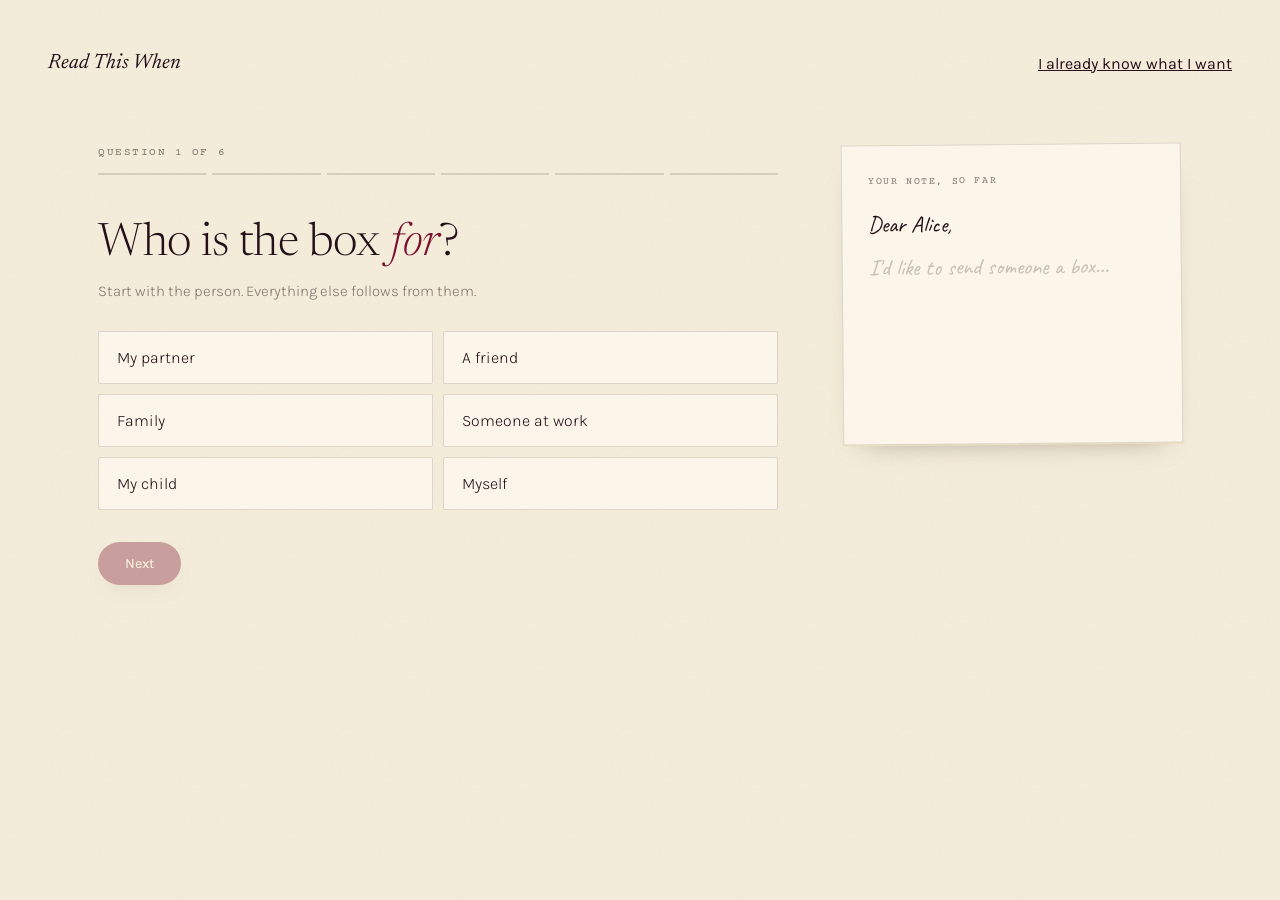
==== commit 8033e724: "Add generative postmark keepsake to the end of /start On finishing the builder, generates a small ci" ====
--- a/start/index.html
+++ b/start/index.html
@@ -196,6 +196,9 @@
       <div class="done__seal">RW</div>
       <h2>Sealed and sent.</h2>
       <p>I'll be in touch shortly. x</p>
+
+      <div class="keepsake" id="keepsake" hidden></div>
+      <button type="button" class="btn btn--outline keepsake__save" id="keepsakeSave" hidden>Save this as a keepsake</button>
     </div>
 
   </div>
--- a/css/style.css
+++ b/css/style.css
@@ -205,11 +205,17 @@
   text-decoration: none;
   border: 1.5px solid transparent;
   cursor: pointer;
-  transition: transform 0.2s var(--ease), background-color 0.2s var(--ease),
-    color 0.2s var(--ease), border-color 0.2s var(--ease);
+  box-shadow: 0 8px 20px -13px rgba(36, 16, 25, 0.5);
+  transition: transform 0.25s var(--ease), background-color 0.2s var(--ease),
+    color 0.2s var(--ease), border-color 0.2s var(--ease), box-shadow 0.25s var(--ease);
+}
+.btn:hover {
+  transform: translateY(-2px);
+  box-shadow: 0 14px 26px -14px rgba(36, 16, 25, 0.55);
 }
 .btn:active {
   transform: scale(0.95) rotate(-1deg);
+  box-shadow: 0 4px 10px -8px rgba(36, 16, 25, 0.45);
 }
 .btn.is-stamping::after {
   content: "";
@@ -234,17 +240,21 @@
 .btn--seal {
   background: var(--burgundy);
   color: var(--cream);
+  box-shadow: 0 10px 22px -12px rgba(88, 9, 31, 0.6), inset 0 1px 0 rgba(255, 255, 255, 0.15);
 }
 .btn--seal:hover {
   background: var(--burgundy-dark);
+  box-shadow: 0 16px 30px -14px rgba(88, 9, 31, 0.65), inset 0 1px 0 rgba(255, 255, 255, 0.15);
 }
 
 .btn--dark {
   background: var(--dark-surface);
   color: var(--cream);
+  box-shadow: 0 10px 22px -12px rgba(23, 13, 8, 0.6), inset 0 1px 0 rgba(255, 255, 255, 0.1);
 }
 .btn--dark:hover {
   background: var(--burgundy);
+  box-shadow: 0 16px 30px -14px rgba(23, 13, 8, 0.65), inset 0 1px 0 rgba(255, 255, 255, 0.1);
 }
 
 .btn--outline {
@@ -295,11 +305,18 @@
   padding-bottom: 0.15em;
 }
 .ink-link:hover,
-.ink-link:focus-visible {
+.ink-link:focus-visible,
+.ink-link.is-active {
   background-size: 100% 6px;
 }
 .ink-link--dark {
   background-image: var(--underline-cream);
+}
+
+/* ---------------- Kinetic type ---------------- */
+
+.kinetic-word {
+  display: inline-block;
 }
 
 /* ---------------- Type helpers ---------------- */
@@ -329,6 +346,32 @@
   font-style: normal;
 }
 
+/* ---------------- Scroll-progress thread ---------------- */
+
+.scroll-thread {
+  display: none;
+  position: fixed;
+  top: 110px;
+  bottom: 28px;
+  right: 22px;
+  width: 1px;
+  z-index: 90;
+  border-left: 2px dashed rgba(122, 16, 48, 0.22);
+  pointer-events: none;
+}
+.scroll-thread__fill {
+  position: absolute;
+  top: 0;
+  left: -2px;
+  height: 0;
+  border-left: 2px dashed var(--burgundy);
+}
+@media (min-width: 1024px) {
+  .scroll-thread {
+    display: block;
+  }
+}
+
 /* ---------------- Header ---------------- */
 
 .site-header {
@@ -339,11 +382,27 @@
   z-index: 100;
   background: transparent;
   border-bottom: 1px solid transparent;
-  transition: background-color 0.35s ease, border-color 0.35s ease;
+  transition: background-color 0.35s ease, border-color 0.35s ease,
+    backdrop-filter 0.35s ease;
 }
 .site-header--scrolled {
   background: var(--cream);
   border-bottom-color: var(--line);
+}
+
+/* Frosted glass, layered on top of the plain fills above as a fallback
+   for browsers without backdrop-filter support. */
+@supports (backdrop-filter: blur(1px)) or (-webkit-backdrop-filter: blur(1px)) {
+  .site-header {
+    background: rgba(36, 16, 25, 0.16);
+    -webkit-backdrop-filter: blur(12px);
+    backdrop-filter: blur(12px);
+  }
+  .site-header--scrolled {
+    background: rgba(247, 240, 220, 0.72);
+    -webkit-backdrop-filter: blur(16px);
+    backdrop-filter: blur(16px);
+  }
 }
 .site-header__inner {
   display: flex;
@@ -554,6 +613,48 @@
   font-size: 1.02rem;
 }
 
+.note-teaser {
+  display: none;
+}
+@media (min-width: 901px) {
+  .note-teaser {
+    display: block;
+    margin-top: 2.2rem;
+    max-width: 280px;
+    background: var(--cream-card);
+    border: 1px solid var(--line);
+    padding: 1rem 1.15rem 1.2rem;
+    box-shadow: 0 1px 0 var(--cream-deep), 0 14px 30px -22px rgba(15, 8, 5, 0.6);
+    transform: rotate(-1deg);
+  }
+  .note-teaser__cap {
+    font-family: var(--font-mono);
+    font-size: 9px;
+    letter-spacing: 0.14em;
+    text-transform: uppercase;
+    color: var(--ink-faint);
+    margin: 0 0 0.6rem;
+  }
+  .note-teaser__body {
+    font-family: var(--font-hand);
+    font-size: 1.15rem;
+    line-height: 1.4;
+    color: var(--ink);
+  }
+  .note-teaser__body p {
+    margin: 0;
+  }
+  .note-teaser__line {
+    opacity: 0;
+    transform: translateY(4px);
+    transition: opacity 0.4s var(--ease), transform 0.4s var(--ease);
+  }
+  .note-teaser__line.is-visible {
+    opacity: 1;
+    transform: none;
+  }
+}
+
 @media (max-width: 900px) {
   .hero__media {
     height: 92vh;
@@ -822,6 +923,15 @@
     position: sticky;
     top: 110px;
   }
+  /* The journey row now sits full-width below this column, extending
+     the section well past how tall the sticky intro's own content is.
+     Staying stuck for that whole extra scroll range meant it could
+     end up visually overlapping the journey images as they scrolled
+     past underneath it, and since they come later in the DOM they
+     painted on top -- the heading appeared to vanish under them. */
+  .how__inner .sticky-col {
+    position: static;
+  }
 }
 
 .process-prose {
@@ -913,7 +1023,8 @@
 
 .pricing-parcels,
 .how-it-works-seal,
-.business-plant {
+.business-plant,
+.journey {
   display: none;
   pointer-events: none;
 }
@@ -936,6 +1047,56 @@
   .how__inner {
     position: relative;
     padding-left: calc(var(--accent-sm) + 40px);
+  }
+  /* Full-width row below the intro/prose columns, not a side-margin
+     accent -- the journey reads left to right across the page, so it
+     needs real width, not a 280px sliver. Normal flow (not absolute),
+     so it contributes its own height and nothing needs a manual
+     min-height to avoid overlapping the section below. */
+  .journey {
+    grid-column: 1 / -1;
+    display: flex;
+    align-items: center;
+    gap: clamp(1.5rem, 4vw, 3rem);
+    margin-top: clamp(2.5rem, 5vw, 4rem);
+  }
+  .journey__frame {
+    position: relative;
+    flex: 1;
+    min-width: 0;
+    aspect-ratio: 4 / 3;
+    box-shadow: 0 14px 30px -22px rgba(36, 16, 25, 0.5);
+  }
+  .journey__frame img {
+    display: block;
+    width: 100%;
+    height: 100%;
+    object-fit: cover;
+    border-radius: 2px;
+  }
+  /* A dashed thread joins each frame to the next, left to right,
+     with a small arrowhead pointing at the next step. */
+  .journey__frame:not(:last-child)::after {
+    content: "";
+    position: absolute;
+    top: 50%;
+    left: 100%;
+    width: clamp(1.5rem, 4vw, 3rem);
+    height: 0;
+    border-top: 2px dashed rgba(122, 16, 48, 0.5);
+    transform: translateY(-50%);
+  }
+  .journey__frame:not(:first-child)::before {
+    content: "";
+    position: absolute;
+    top: 50%;
+    left: -0.7rem;
+    width: 0;
+    height: 0;
+    border-top: 5px solid transparent;
+    border-bottom: 5px solid transparent;
+    border-left: 7px solid rgba(122, 16, 48, 0.7);
+    transform: translateY(-50%);
   }
   .how-it-works-seal {
     display: block;
@@ -1020,6 +1181,7 @@
   font-size: clamp(2.6rem, 7vw, 4.8rem);
   line-height: 1.05;
   margin: 0 0 0.6rem;
+  text-wrap: balance;
 }
 .closer__title em {
   color: var(--burgundy);
@@ -1136,7 +1298,14 @@
 /* ---------------- Footer ---------------- */
 
 .site-footer {
+  /* Overridden by JS with the visitor's local time of day; left neutral
+     here so the footer looks exactly as before if JS never runs. */
+  --footer-tint: 20, 8, 13;
+  --footer-tint-alpha: 0;
+  --footer-glow-alpha: 0;
   background:
+    radial-gradient(220px 170px at 42% 76%, rgba(247, 179, 96, var(--footer-glow-alpha)), transparent 70%),
+    linear-gradient(rgba(var(--footer-tint), var(--footer-tint-alpha)), rgba(var(--footer-tint), var(--footer-tint-alpha))),
     linear-gradient(
       to right,
       rgba(20, 8, 13, 0.5) 0%,
@@ -1169,6 +1338,8 @@
        desktop scrim (tuned for that horizontal spread) no longer lines
        up with where the text actually sits. */
     background:
+      radial-gradient(180px 140px at 42% 76%, rgba(247, 179, 96, var(--footer-glow-alpha)), transparent 70%),
+      linear-gradient(rgba(var(--footer-tint), var(--footer-tint-alpha)), rgba(var(--footer-tint), var(--footer-tint-alpha))),
       linear-gradient(to right, rgba(20, 8, 13, 0.55) 0%, rgba(20, 8, 13, 0.55) 55%, transparent 82%),
       url("../images/footer.png") center / cover no-repeat;
     background-color: var(--dark-surface);
@@ -1693,6 +1864,17 @@
   color: var(--ink-faint);
   margin: 0;
 }
+.builder .keepsake {
+  display: flex;
+  justify-content: center;
+  margin: 1.8rem 0 0;
+}
+.builder .keepsake svg {
+  filter: drop-shadow(0 10px 22px rgba(36, 16, 25, 0.35));
+}
+.builder .keepsake__save {
+  margin-top: 1.3rem;
+}
 
 /* mobile: keep the note visible near the top instead of buried below
    every question, since it's the live preview of what's being sent */
